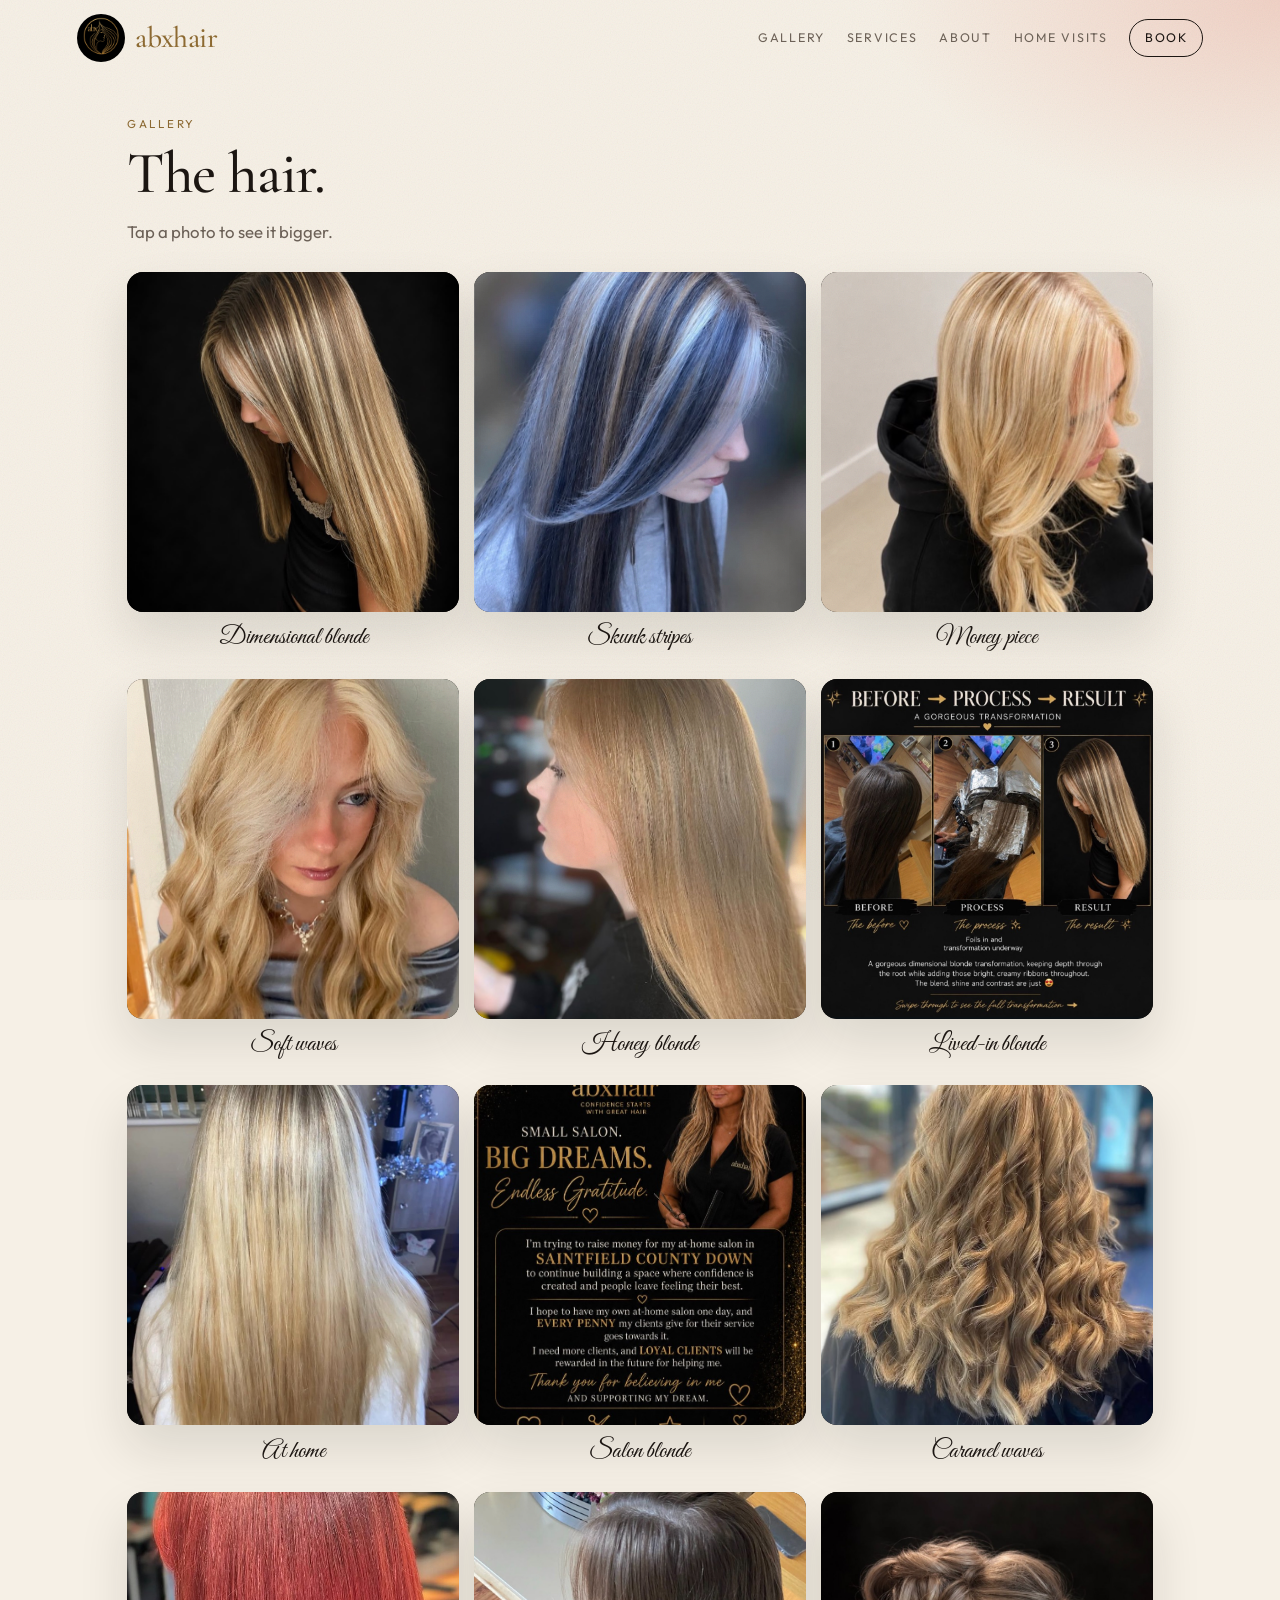
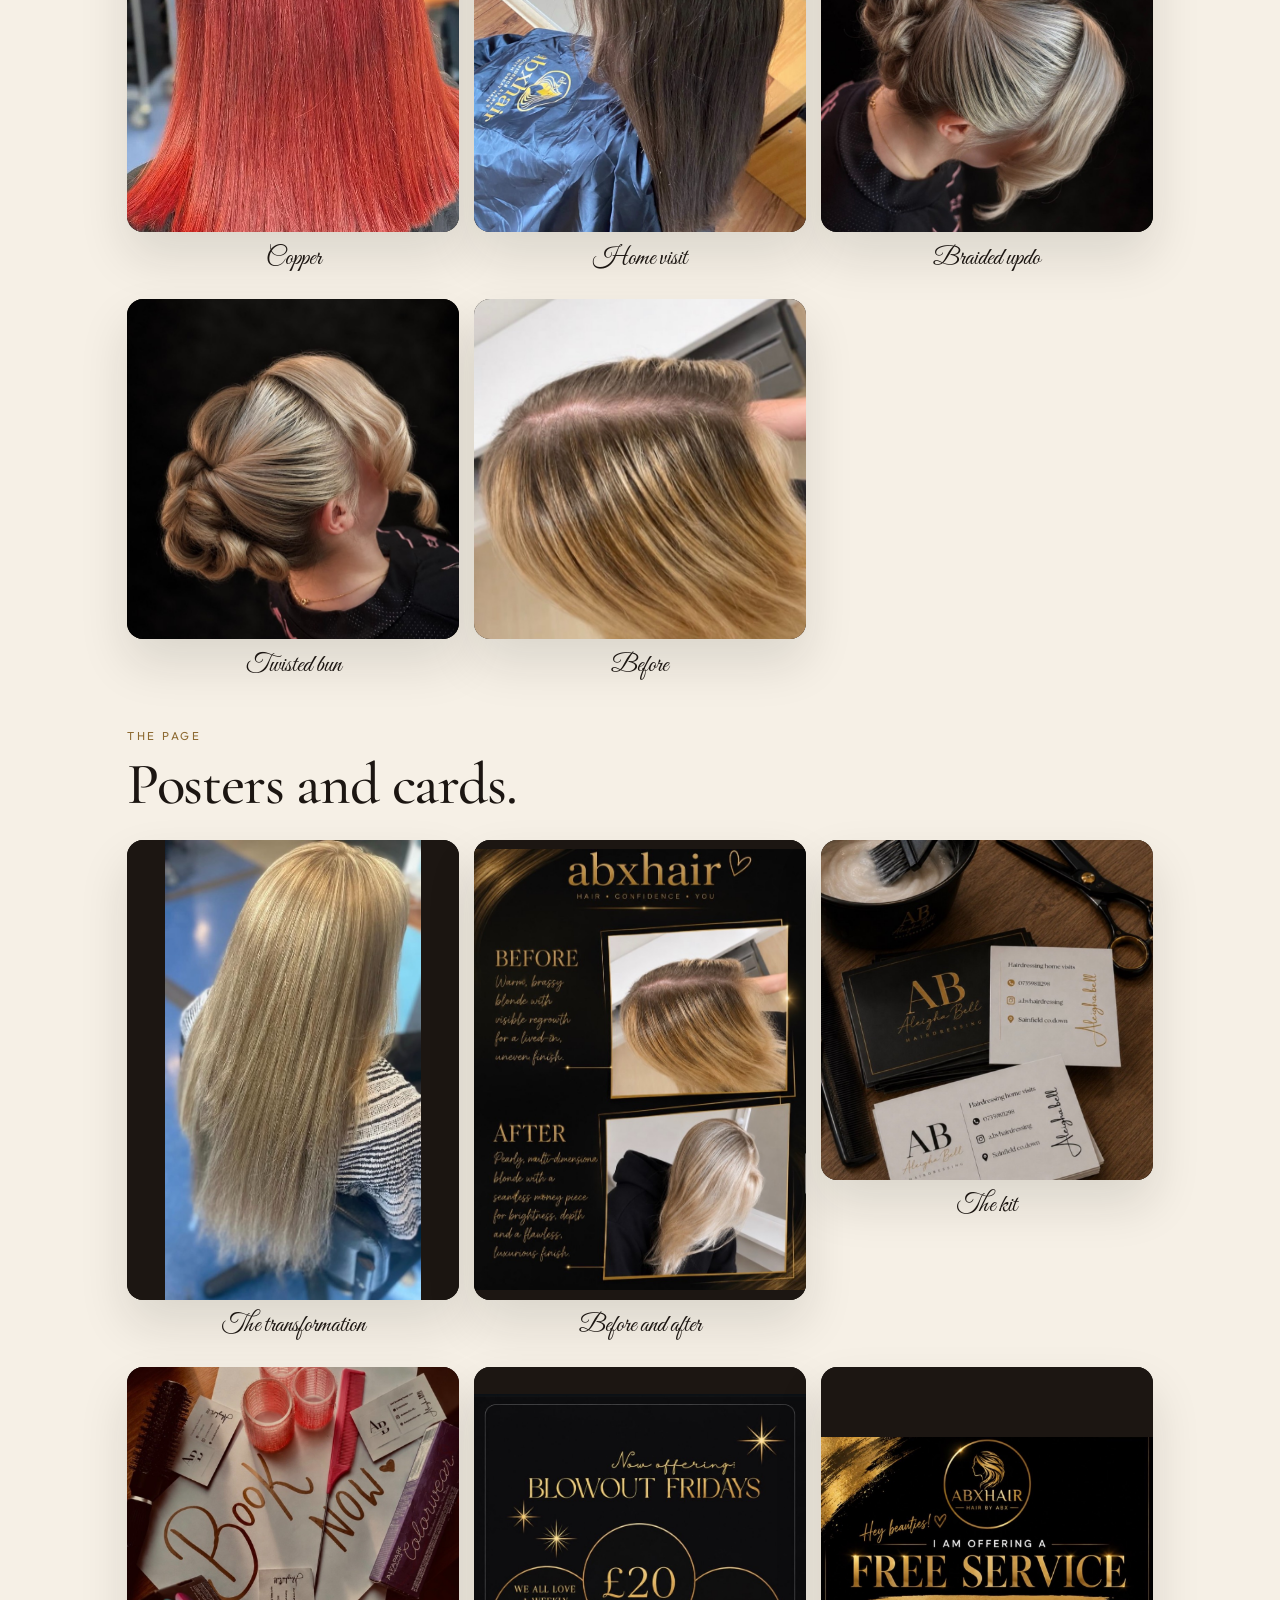
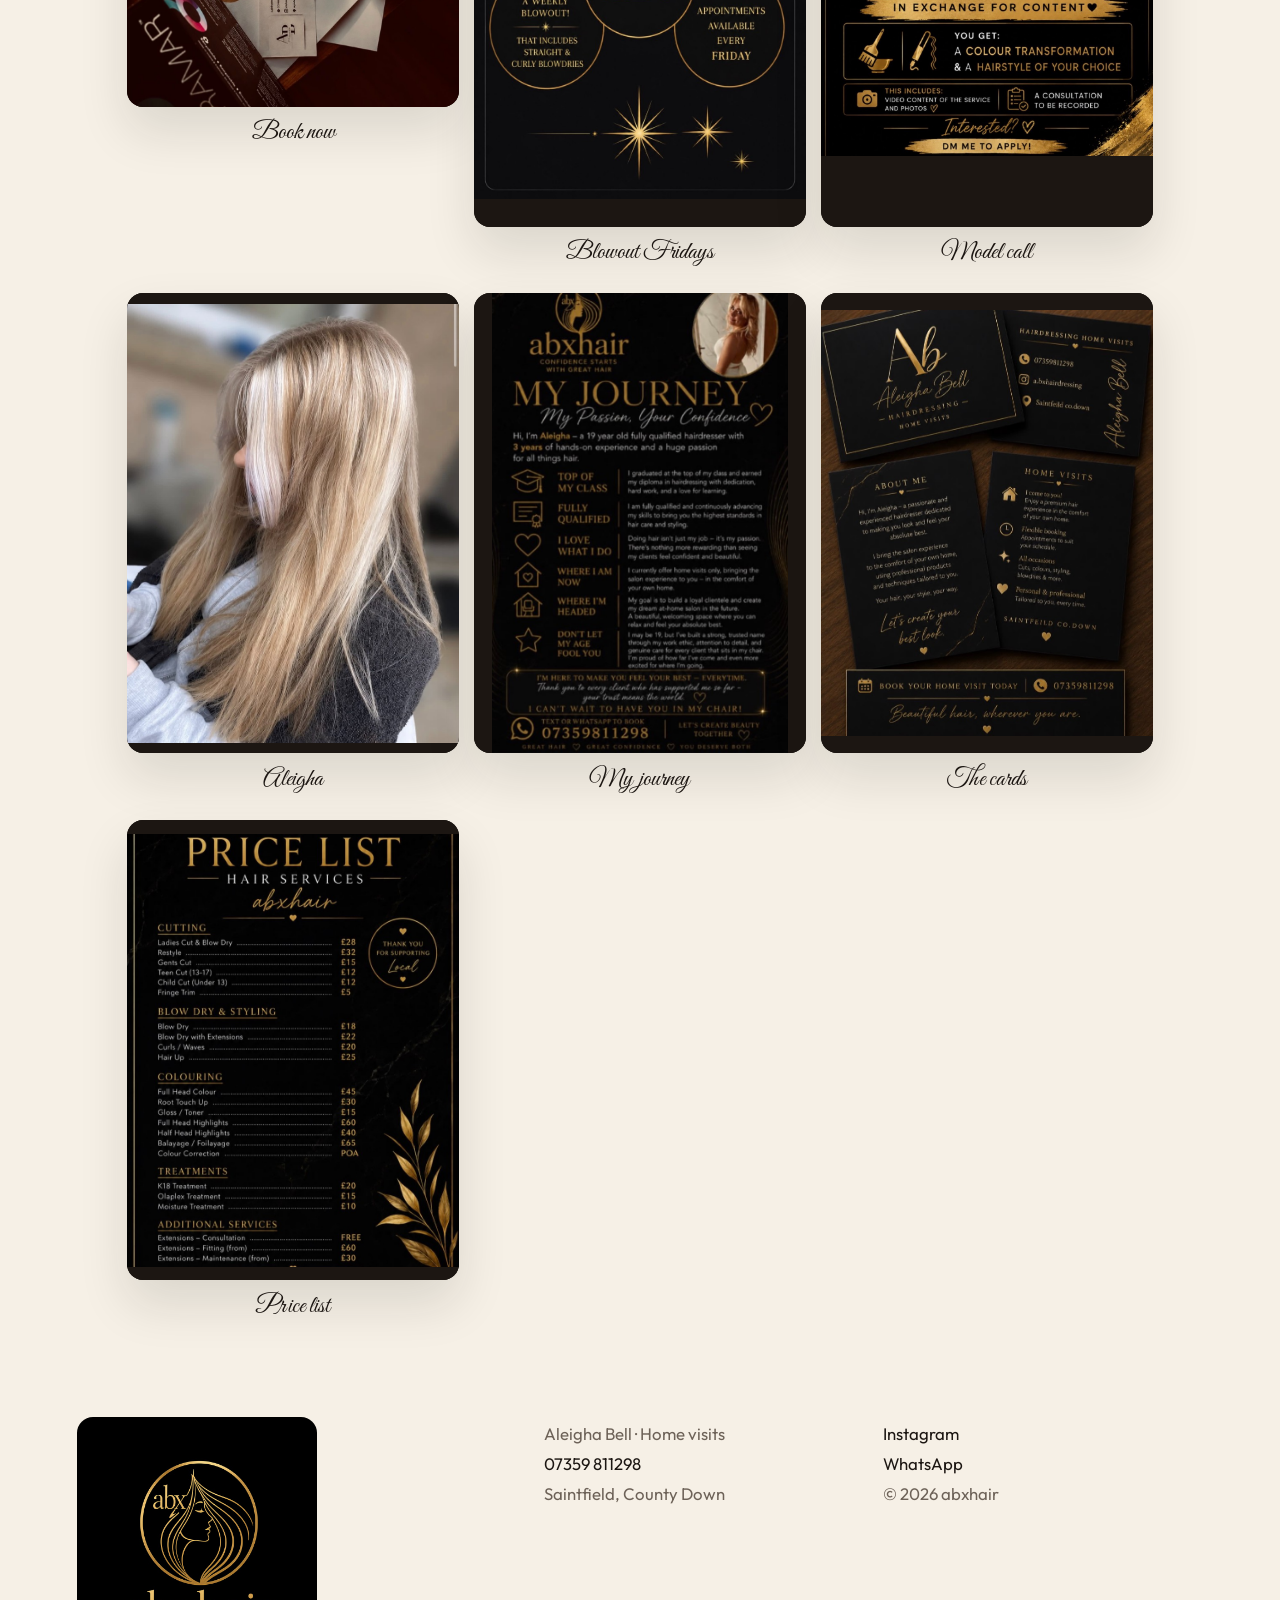
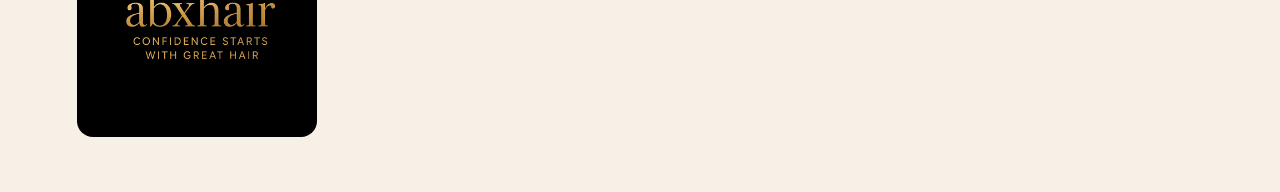
==== gallery.html @ 9461caf9 "Move the photos to a gallery page and replace the logo. Co-authored-by: Cursor <cursoragent@cursor.c" ====
<!DOCTYPE html>
<html lang="en">
<head>
  <meta charset="utf-8">
  <meta name="viewport" content="width=device-width, initial-scale=1">
  <title>Gallery · abxhair</title>
  <meta name="description" content="Hair by Aleigha Bell. Colour, cuts, updos and home visits in Saintfield and County Down.">
  <link rel="icon" href="logo-mark.png" type="image/png">
  <link rel="preconnect" href="https://fonts.googleapis.com">
  <link rel="preconnect" href="https://fonts.gstatic.com" crossorigin>
  <link href="https://fonts.googleapis.com/css2?family=Cormorant+Garamond:ital,wght@0,500;0,600;1,500&family=Great+Vibes&family=Outfit:wght@300;400;500;600&display=swap" rel="stylesheet">
  <link rel="stylesheet" href="css/styles.css">
</head>
<body class="is-loading">
  <div class="loader" id="loader" role="status" aria-live="polite">
    <svg class="scissors loader-scissors" viewBox="0 0 200 120" aria-hidden="true">
      <g class="blade blade-top"><path d="M92 56c18-2 48-22 70-34 4-2 8 2 6 6L152 42 90 58c-1 0-2-1-2-2z" fill="#fffaf3" stroke="#f6f0e6" stroke-width="3" stroke-linejoin="round"/></g>
      <g class="blade blade-bot"><path d="M92 64c18 2 48 22 70 34 4 2 8-2 6-6l-16-14-60-16c-1 0-2 1-2 2z" fill="#e7d7b4" stroke="#f6f0e6" stroke-width="3" stroke-linejoin="round"/></g>
      <circle cx="92" cy="60" r="7" fill="#c9a15b" stroke="#f6f0e6" stroke-width="3"/>
      <path d="M86 56c-14-8-28-22-42-20" stroke="#f6f0e6" stroke-width="6" stroke-linecap="round"/>
      <path d="M86 64c-14 8-28 22-42 20" stroke="#f6f0e6" stroke-width="6" stroke-linecap="round"/>
      <ellipse cx="36" cy="32" rx="16" ry="18" fill="#1c1612" stroke="#f6f0e6" stroke-width="4"/>
      <ellipse cx="36" cy="88" rx="16" ry="18" fill="#1c1612" stroke="#f6f0e6" stroke-width="4"/>
      <ellipse cx="36" cy="32" rx="6" ry="7" fill="#e7c3b0"/>
      <ellipse cx="36" cy="88" rx="6" ry="7" fill="#e7c3b0"/>
    </svg>
    <p>Sharpening the scissors…</p>
    <div class="loader-bar" aria-hidden="true"><span class="loader-fill"></span></div>
  </div>

  <div class="grain" aria-hidden="true"></div>
  <a class="skip" href="#content">Skip to content</a>

  <header class="nav" id="nav">
    <a class="brand" href="index.html">
      <img src="logo-mark.png" alt="" width="48" height="48">
      <span class="brand-word">abxhair</span>
    </a>
    <button class="nav-toggle" type="button" aria-expanded="false" aria-controls="nav-links">
      <span></span><span></span><span></span>
      <span class="skip">Menu</span>
    </button>
    <nav class="nav-links" id="nav-links">
      <a href="gallery.html" aria-current="page">Gallery</a>
      <a href="index.html#services">Services</a>
      <a href="index.html#about">About</a>
      <a href="index.html#visits">Home visits</a>
      <a class="nav-book" href="index.html#book">Book</a>
    </nav>
  </header>

  <main id="content">
    <section class="work gallery-page">
      <div class="section-head">
        <p class="kicker">Gallery</p>
        <h2>The hair.</h2>
        <p class="section-note">Tap a photo to see it bigger.</p>
      </div>
      <div class="gallery">
        <figure class="shot"><button type="button" data-full="images/highlights-profile.jpg" data-caption="Dimensional blonde"><img src="images/highlights-profile.jpg" alt="Long dimensional blonde hair"></button><figcaption>Dimensional blonde</figcaption></figure>
        <figure class="shot"><button type="button" data-full="images/skunk-stripes.jpg" data-caption="Skunk stripes"><img src="images/skunk-stripes.jpg" alt="Dark hair with bright skunk-stripe highlights"></button><figcaption>Skunk stripes</figcaption></figure>
        <figure class="shot"><button type="button" data-full="images/money-piece.jpg" data-caption="Money piece"><img src="images/money-piece.jpg" alt="Pearly blonde money piece"></button><figcaption>Money piece</figcaption></figure>
        <figure class="shot"><button type="button" data-full="images/soft-waves.jpg" data-caption="Soft waves"><img src="images/soft-waves.jpg" alt="Soft blonde waves"></button><figcaption>Soft waves</figcaption></figure>
        <figure class="shot"><button type="button" data-full="images/honey-profile.jpg" data-caption="Honey blonde"><img src="images/honey-profile.jpg" alt="Straight honey blonde hair in profile"></button><figcaption>Honey blonde</figcaption></figure>
        <figure class="shot"><button type="button" data-full="images/lived-in-blonde.jpg" data-caption="Lived-in blonde"><img src="images/lived-in-blonde.jpg" alt="Lived-in blonde hair"></button><figcaption>Lived-in blonde</figcaption></figure>
        <figure class="shot"><button type="button" data-full="images/blonde-home.jpg" data-caption="At home"><img src="images/blonde-home.jpg" alt="Long blonde hair from the back, at home"></button><figcaption>At home</figcaption></figure>
        <figure class="shot"><button type="button" data-full="images/salon-blonde.jpg" data-caption="Salon blonde"><img src="images/salon-blonde.jpg" alt="Long straight blonde hair in the salon chair"></button><figcaption>Salon blonde</figcaption></figure>
        <figure class="shot"><button type="button" data-full="images/caramel-waves.jpg" data-caption="Caramel waves"><img src="images/caramel-waves.jpg" alt="Caramel waves from the back"></button><figcaption>Caramel waves</figcaption></figure>
        <figure class="shot"><button type="button" data-full="images/copper.jpg" data-caption="Copper"><img src="images/copper.jpg" alt="Glossy copper red bob"></button><figcaption>Copper</figcaption></figure>
        <figure class="shot"><button type="button" data-full="images/home-straight.jpg" data-caption="Home visit"><img src="images/home-straight.jpg" alt="Straight brown hair during a home visit"></button><figcaption>Home visit</figcaption></figure>
        <figure class="shot"><button type="button" data-full="images/braided-updo.jpg" data-caption="Braided updo"><img src="images/braided-updo.jpg" alt="Braided blonde updo"></button><figcaption>Braided updo</figcaption></figure>
        <figure class="shot"><button type="button" data-full="images/blonde-bun.jpg" data-caption="Twisted bun"><img src="images/blonde-bun.jpg" alt="Blonde twisted bun updo"></button><figcaption>Twisted bun</figcaption></figure>
        <figure class="shot"><button type="button" data-full="images/before-roots.jpg" data-caption="Before"><img src="images/before-roots.jpg" alt="Blonde hair with visible regrowth, before colour"></button><figcaption>Before</figcaption></figure>
      </div>

      <div class="section-head">
        <p class="kicker">The page</p>
        <h2>Posters and cards.</h2>
      </div>
      <div class="gallery">
        <figure class="shot is-poster"><button type="button" data-full="images/transformation.jpg" data-caption="The transformation"><img src="images/transformation.jpg" alt="Before, foils, and the dimensional blonde result"></button><figcaption>The transformation</figcaption></figure>
        <figure class="shot is-poster"><button type="button" data-full="images/before-after.jpg" data-caption="Before and after"><img src="images/before-after.jpg" alt="Before and after of a blonde colour correction"></button><figcaption>Before and after</figcaption></figure>
        <figure class="shot"><button type="button" data-full="images/kit-and-cards.jpg" data-caption="The kit"><img src="images/kit-and-cards.jpg" alt="Colour bowl, scissors, comb and cards"></button><figcaption>The kit</figcaption></figure>
        <figure class="shot"><button type="button" data-full="images/book-now.jpg" data-caption="Book now"><img src="images/book-now.jpg" alt="Hair tools and a book now card"></button><figcaption>Book now</figcaption></figure>
        <figure class="shot is-poster"><button type="button" data-full="images/blowout-fridays.jpg" data-caption="Blowout Fridays"><img src="images/blowout-fridays.jpg" alt="Blowout Fridays poster, £20 every Friday"></button><figcaption>Blowout Fridays</figcaption></figure>
        <figure class="shot is-poster"><button type="button" data-full="images/model-call.jpg" data-caption="Model call"><img src="images/model-call.jpg" alt="Free colour and style in exchange for content"></button><figcaption>Model call</figcaption></figure>
        <figure class="shot is-poster"><button type="button" data-full="images/aleigha.jpg" data-caption="Aleigha"><img src="images/aleigha.jpg" alt="Aleigha Bell, abxhair"></button><figcaption>Aleigha</figcaption></figure>
        <figure class="shot is-poster"><button type="button" data-full="images/my-journey.jpg" data-caption="My journey"><img src="images/my-journey.jpg" alt="Aleigha’s journey poster"></button><figcaption>My journey</figcaption></figure>
        <figure class="shot is-poster"><button type="button" data-full="images/flyer-set.jpg" data-caption="The cards"><img src="images/flyer-set.jpg" alt="Black and gold abxhair cards"></button><figcaption>The cards</figcaption></figure>
        <figure class="shot is-poster"><button type="button" data-full="images/price-list.jpg" data-caption="Price list"><img src="images/price-list.jpg" alt="abxhair price list"></button><figcaption>Price list</figcaption></figure>
      </div>
    </section>
  </main>

  <footer class="footer">
    <div>
      <img class="footer-logo" src="logo.png" alt="abxhair. Confidence starts with great hair.">
    </div>
    <div>
      <p>Aleigha Bell · Home visits</p>
      <p><a href="tel:+447359811298">07359 811298</a></p>
      <p>Saintfield, County Down</p>
    </div>
    <div>
      <p><a href="https://instagram.com/a.bxhairdressing" target="_blank" rel="noopener">Instagram</a></p>
      <p><a href="https://wa.me/447359811298" target="_blank" rel="noopener">WhatsApp</a></p>
      <p>© <span id="year">2026</span> abxhair</p>
    </div>
  </footer>

  <dialog class="lightbox" id="lightbox">
    <form method="dialog">
      <button class="lightbox-close" type="submit">Close</button>
      <img id="lightbox-img" alt="">
      <p id="lightbox-cap"></p>
    </form>
  </dialog>

  <script src="js/main.js"></script>
</body>
</html>
---- css/styles.css ----
:root {
  --ink: #1c1612;
  --cream: #f6f0e6;
  --foam: #fffaf4;
  --gold: #c9a15b;
  --gold-deep: #8d6a32;
  --blush: #e7c3b0;
  --muted: #6d6258;
  --line: rgba(28, 22, 18, 0.12);
  --shadow: 0 24px 50px rgba(28, 22, 18, 0.12);
  --serif: "Cormorant Garamond", Georgia, serif;
  --sans: "Outfit", system-ui, sans-serif;
  --script: "Great Vibes", cursive;
}

* { box-sizing: border-box; }
html { scroll-behavior: smooth; }
body {
  margin: 0;
  color: var(--ink);
  background:
    radial-gradient(900px 480px at 0% -10%, #f3ddb0 0%, transparent 55%),
    radial-gradient(800px 420px at 100% 0%, #f0d2c6 0%, transparent 50%),
    var(--cream);
  font-family: var(--sans);
  font-weight: 400;
  font-size: 1.05rem;
  line-height: 1.6;
  overflow-x: hidden;
}
body.is-loading { overflow: hidden; }
img { max-width: 100%; display: block; }
a { color: inherit; text-decoration: none; }
button, input, select, textarea { font: inherit; color: inherit; }
h1, h2, h3 { font-family: var(--serif); font-weight: 500; letter-spacing: -0.02em; }

.grain {
  pointer-events: none;
  position: fixed;
  inset: 0;
  z-index: 8;
  opacity: 0.16;
  mix-blend-mode: multiply;
  background-image: url("data:image/svg+xml,%3Csvg xmlns='http://www.w3.org/2000/svg' width='180' height='180'%3E%3Cfilter id='n'%3E%3CfeTurbulence type='fractalNoise' baseFrequency='.85' numOctaves='4' stitchTiles='stitch'/%3E%3C/filter%3E%3Crect width='100%25' height='100%25' filter='url(%23n)' opacity='.55'/%3E%3C/svg%3E");
}

.skip {
  position: absolute;
  width: 1px; height: 1px;
  padding: 0; margin: -1px;
  overflow: hidden; clip: rect(0, 0, 0, 0); border: 0;
}
.skip:focus {
  position: fixed; top: 0.7rem; left: 0.7rem; z-index: 120;
  width: auto; height: auto; margin: 0; clip: auto;
  background: var(--ink); color: var(--cream); padding: 0.55rem 0.8rem;
}

.loader {
  position: fixed;
  inset: 0;
  z-index: 100;
  background: var(--ink);
  color: var(--cream);
  display: grid;
  place-items: center;
  align-content: center;
  gap: 18px;
  animation: curtain 0.9s cubic-bezier(0.76, 0, 0.24, 1) 1.9s forwards;
}
.loader-scissors { width: min(220px, 58vw); animation: bob 0.9s ease-in-out infinite; }
.loader p {
  margin: 0;
  letter-spacing: 0.2em;
  text-transform: uppercase;
  font-size: 0.72rem;
}
.loader-bar {
  width: min(260px, 68vw);
  height: 4px;
  background: #3a322c;
  border-radius: 99px;
  overflow: hidden;
}
.loader-fill {
  display: block;
  width: 0;
  height: 100%;
  background: var(--gold);
  animation: fill 1.45s ease forwards;
}
@keyframes fill { to { width: 100%; } }
@keyframes curtain { to { transform: translateY(-110%); visibility: hidden; } }
@keyframes bob {
  50% { transform: translateY(-8px) rotate(-6deg); }
}

.scissors .blade { transform-box: view-box; transform-origin: 46% 50%; }
.scissors .blade-top { animation: bite-top 0.28s ease-in-out infinite alternate; }
.scissors .blade-bot { animation: bite-bot 0.28s ease-in-out infinite alternate; }
@keyframes bite-top { to { transform: rotate(-16deg); } }
@keyframes bite-bot { to { transform: rotate(16deg); } }

.flight-scissors {
  position: fixed;
  top: 0;
  left: 0;
  width: 92px;
  z-index: 40;
  pointer-events: none;
  opacity: 0;
  filter: drop-shadow(0 12px 10px rgba(28, 22, 18, 0.16));
  will-change: transform;
}
body.is-ready .flight-scissors { opacity: 1; transition: opacity 0.4s ease; }

.nav {
  position: sticky;
  top: 0;
  z-index: 50;
  display: flex;
  align-items: center;
  justify-content: space-between;
  gap: 1rem;
  padding: 0.85rem 6vw;
  transition: background 0.3s ease, box-shadow 0.3s ease;
}
.nav.scrolled {
  background: rgba(246, 240, 230, 0.88);
  backdrop-filter: blur(16px);
  box-shadow: 0 8px 30px rgba(28, 22, 18, 0.06);
}
.brand { display: flex; align-items: center; gap: 0.65rem; }
.brand img { width: 48px; height: 48px; border-radius: 50%; }
.brand-word {
  font-family: var(--serif);
  font-weight: 500;
  font-size: 1.85rem;
  letter-spacing: -0.02em;
  color: var(--gold-deep);
  line-height: 1;
}
.hero-mark {
  width: 132px;
  height: 132px;
  margin: 0 0 1rem;
  border-radius: 50%;
}
.footer-logo {
  width: min(240px, 100%);
  height: auto;
  border-radius: 16px;
  margin-bottom: 0.6rem;
}
.nav-links { display: flex; align-items: center; gap: 1.35rem; }
.nav-links a {
  font-size: 0.78rem;
  letter-spacing: 0.14em;
  text-transform: uppercase;
  color: var(--muted);
}
.nav-links a:hover, .nav-links a:focus-visible { color: var(--ink); }
.nav-book {
  border: 1px solid var(--ink);
  color: var(--ink) !important;
  padding: 0.5rem 0.9rem;
  border-radius: 999px;
}
.nav-toggle {
  display: none;
  background: none;
  border: 0;
  width: 44px;
  height: 44px;
  padding: 0;
}
.nav-toggle span {
  display: block;
  height: 2px;
  background: var(--ink);
  margin: 7px 10px;
}

.hero {
  display: grid;
  grid-template-columns: 1.05fr 0.95fr;
  gap: 3rem;
  align-items: center;
  max-width: 1240px;
  margin: 0 auto;
  min-height: calc(100svh - 84px);
  padding: 2.5rem 6vw 4rem;
}
.kicker {
  margin: 0 0 0.7rem;
  letter-spacing: 0.24em;
  text-transform: uppercase;
  font-size: 0.72rem;
  color: var(--gold-deep);
}
.hero h1 {
  font-size: clamp(3.2rem, 6.4vw, 5.6rem);
  line-height: 0.92;
  margin: 0 0 1rem;
}
.hero-word {
  display: block;
  font-size: 0.42em;
  letter-spacing: 0.18em;
  text-transform: lowercase;
  margin-bottom: 0.35rem;
}
.hero-word span {
  font-family: var(--script);
  letter-spacing: 0;
  text-transform: none;
  color: var(--gold-deep);
  font-size: 1.45em;
  margin-left: 0.15rem;
}
.lede { max-width: 38rem; color: var(--muted); margin: 0 0 1.4rem; }
.hero-actions, .book-direct { display: flex; flex-wrap: wrap; gap: 0.7rem; }
.btn {
  display: inline-flex;
  align-items: center;
  justify-content: center;
  min-height: 48px;
  border-radius: 999px;
  padding: 0.75rem 1.2rem;
  letter-spacing: 0.08em;
  text-transform: uppercase;
  font-size: 0.75rem;
  font-weight: 500;
  border: 1px solid transparent;
  cursor: pointer;
  background: transparent;
  transition: transform 0.25s ease, box-shadow 0.25s ease;
}
.btn:hover { transform: translateY(-2px); }
.btn-gold {
  background: var(--ink);
  color: var(--cream);
  box-shadow: 0 12px 24px rgba(28, 22, 18, 0.16);
}
.btn-line { border-color: var(--ink); }
.btn:focus-visible, a:focus-visible, button:focus-visible,
input:focus-visible, select:focus-visible, textarea:focus-visible {
  outline: 2px solid var(--gold-deep);
  outline-offset: 3px;
}
.pills {
  list-style: none;
  display: flex;
  flex-wrap: wrap;
  gap: 0.5rem;
  padding: 1.2rem 0 0;
  margin: 0;
}
.pills li {
  background: var(--ink);
  color: var(--gold);
  border-radius: 999px;
  padding: 0.4rem 0.75rem;
  font-size: 0.68rem;
  letter-spacing: 0.12em;
  text-transform: uppercase;
}
.hero-frame { margin: 0; position: relative; }
.hero-frame img {
  width: 100%;
  height: min(74vh, 680px);
  object-fit: cover;
  object-position: center top;
  border-radius: 180px 180px 18px 18px;
  border: 8px solid #fff;
  box-shadow: var(--shadow);
}
.hero-frame figcaption {
  position: absolute;
  left: -0.4rem;
  bottom: 1.6rem;
  background: var(--foam);
  border-radius: 14px;
  padding: 0.7rem 0.9rem;
  box-shadow: var(--shadow);
  font-family: var(--serif);
  font-size: 1.4rem;
}
.hero-frame figcaption span {
  display: block;
  font-family: var(--sans);
  letter-spacing: 0.16em;
  text-transform: uppercase;
  font-size: 0.62rem;
  color: var(--gold-deep);
}
.hero-scissors {
  position: absolute;
  width: 120px;
  right: -8px;
  top: 8%;
  animation: bob 2.4s ease-in-out infinite;
  filter: drop-shadow(0 10px 8px rgba(28, 22, 18, 0.12));
}
.offer-chip {
  position: absolute;
  left: 4%;
  top: 8%;
  background: var(--blush);
  color: var(--ink);
  padding: 0.7rem 0.95rem;
  border-radius: 999px;
  font-weight: 600;
  font-size: 0.92rem;
  transform: rotate(-8deg);
  box-shadow: var(--shadow);
}

.marquee {
  overflow: hidden;
  background: var(--ink);
  color: var(--gold);
  border-block: 1px solid transparent;
  padding: 0.9rem 0;
}
.marquee-track {
  display: flex;
  width: max-content;
  animation: ticker 28s linear infinite;
}
.marquee-track p {
  margin: 0;
  white-space: nowrap;
  padding-right: 2rem;
  letter-spacing: 0.16em;
  text-transform: uppercase;
  font-size: 0.78rem;
}
@keyframes ticker { to { transform: translateX(-50%); } }

.offer {
  max-width: 1100px;
  margin: 2rem auto 0;
  padding: 0 6vw;
}
.offer-inner {
  display: grid;
  grid-template-columns: auto 1fr auto;
  gap: 1.2rem;
  align-items: center;
  background: var(--foam);
  border: 1px solid var(--line);
  border-radius: 24px;
  padding: 1.2rem 1.4rem;
  box-shadow: var(--shadow);
}
.offer-kicker {
  margin: 0;
  letter-spacing: 0.18em;
  text-transform: uppercase;
  font-size: 0.7rem;
  color: var(--gold-deep);
}
.offer h2 {
  margin: 0;
  font-size: clamp(1.7rem, 3vw, 2.4rem);
}
.offer h2 em { font-style: normal; color: var(--gold-deep); }
.offer p { margin: 0.2rem 0 0; color: var(--muted); }

.section, .work, .services, .about, .visits, .book {
  max-width: 1180px;
  margin: 0 auto;
  padding: 4.5rem 6vw;
}
.section-head h2, .about h2, .visits h2, .book h2 {
  font-size: clamp(2.4rem, 4.6vw, 4rem);
  line-height: 0.98;
  margin: 0 0 0.5rem;
}
.section-note, .panel-foot, .form-hint, .fine { color: var(--muted); }
.work .section-head { max-width: 40rem; margin-bottom: 1.6rem; }

.preview-row {
  display: grid;
  grid-template-columns: repeat(3, 1fr);
  gap: 0.8rem;
}
.preview-row a {
  display: block;
  border-radius: 18px;
  overflow: hidden;
  box-shadow: var(--shadow);
}
.preview-row img {
  width: 100%;
  height: 340px;
  object-fit: cover;
  transition: transform 0.45s ease;
}
.preview-row a:hover img { transform: scale(1.03); }
.preview-cta { margin-top: 1.2rem; }
.gallery-page { padding-top: 2.5rem; }
.gallery + .section-head { margin-top: 2.4rem; }

.gallery {
  display: grid;
  grid-template-columns: repeat(3, 1fr);
  gap: 1.1rem 0.9rem;
}
.shot { margin: 0; }
.shot button {
  display: block;
  width: 100%;
  padding: 0;
  border: 0;
  border-radius: 16px;
  overflow: hidden;
  background: #1c1612;
  cursor: zoom-in;
  box-shadow: var(--shadow);
}
.shot img {
  width: 100%;
  height: 340px;
  object-fit: cover;
  transition: transform 0.45s ease;
}
.shot.is-poster img {
  object-fit: contain;
  height: 460px;
  background: #1c1612;
}
.shot button:hover img, .shot button:focus-visible img { transform: scale(1.03); }
.shot figcaption {
  margin: 0.4rem 0 0.2rem;
  text-align: center;
  font-family: var(--script);
  font-size: 1.55rem;
}

.reveal.is-in {
  animation: rise 0.8s ease both;
}
@keyframes rise {
  from { opacity: 0; transform: translateY(22px); }
  to { opacity: 1; transform: none; }
}

.price-layout {
  display: grid;
  grid-template-columns: 220px 1fr;
  gap: 1.5rem;
  margin-top: 1.4rem;
}
.price-nav { display: flex; flex-direction: column; gap: 0.25rem; align-items: flex-start; }
.price-nav button {
  background: transparent;
  border: 1px solid transparent;
  border-radius: 999px;
  color: var(--muted);
  text-align: left;
  padding: 0.5rem 0.85rem;
  letter-spacing: 0.1em;
  text-transform: uppercase;
  font-size: 0.74rem;
  cursor: pointer;
}
.price-nav button[aria-selected="true"] {
  background: var(--ink);
  color: var(--cream);
}
.price-panel {
  background: var(--foam);
  border: 1px solid var(--line);
  border-radius: 28px;
  padding: 1.4rem 1.5rem 1rem;
  box-shadow: var(--shadow);
}
.price-panel h3 { font-size: 2.2rem; margin: 0 0 0.4rem; }
.prices { list-style: none; margin: 0; padding: 0; }
.prices li {
  display: flex;
  justify-content: space-between;
  gap: 1rem;
  padding: 0.8rem 0;
  border-bottom: 1px solid var(--line);
}
.prices li span:last-child {
  font-family: var(--serif);
  font-size: 1.45rem;
  color: var(--gold-deep);
  white-space: nowrap;
}
.prices small { display: block; color: var(--muted); font-size: 0.78rem; }

.about {
  display: grid;
  grid-template-columns: minmax(240px, 380px) 1fr;
  gap: 3rem;
  align-items: start;
}
.about-portrait img {
  width: 100%;
  height: auto;
  object-fit: contain;
  background: #1c1612;
  border-radius: 18px;
  border: 8px solid #fff;
  box-shadow: var(--shadow);
}
.portrait-caption { font-family: var(--serif); font-size: 1.6rem; margin: 0.7rem 0 0; }
.portrait-caption span {
  display: block;
  font-family: var(--sans);
  font-size: 0.72rem;
  letter-spacing: 0.16em;
  text-transform: uppercase;
  color: var(--gold-deep);
}
.script-line {
  font-family: var(--script);
  font-size: 2rem;
  color: var(--gold-deep);
  margin: 0 0 0.6rem;
}
.about-copy p { color: var(--muted); }
.about-points {
  list-style: none;
  padding: 0;
  margin: 1.2rem 0 0;
  display: grid;
  grid-template-columns: repeat(3, 1fr);
  gap: 0.8rem;
}
.about-points li {
  background: rgba(255, 250, 244, 0.7);
  border: 1px solid var(--line);
  border-radius: 16px;
  padding: 0.8rem;
}
.about-points strong { display: block; font-weight: 500; }
.about-points span { color: var(--muted); font-size: 0.88rem; }

.visits {
  display: grid;
  grid-template-columns: 1.15fr 0.85fr;
  gap: 1.5rem;
  align-items: stretch;
}
.visits-card, .book-form {
  background: var(--foam);
  border: 1px solid var(--line);
  border-radius: 28px;
  box-shadow: var(--shadow);
}
.visits-card { padding: 1.8rem; }
.visits-card ul { list-style: none; padding: 0; margin: 1rem 0; }
.visits-card li {
  display: grid;
  grid-template-columns: auto 1fr;
  gap: 0.8rem;
  margin-bottom: 1rem;
}
.visits-card p { margin: 0.15rem 0 0; color: var(--muted); }
.icon {
  width: 2.2rem;
  height: 2.2rem;
  display: grid;
  place-items: center;
  border-radius: 50%;
  background: var(--blush);
  font-size: 1rem;
}
.area-pills { display: flex; flex-wrap: wrap; gap: 0.5rem; padding: 0; margin: 0.4rem 0 0; list-style: none; }
.area-pills li {
  display: flex;
  align-items: center;
  gap: 0.45rem;
  background: var(--ink);
  color: var(--cream);
  border-radius: 999px;
  padding: 0.45rem 0.8rem;
  margin: 0;
  font-size: 0.85rem;
}
.pin {
  width: 8px;
  height: 8px;
  border-radius: 50%;
  background: var(--blush);
  box-shadow: 0 0 0 5px rgba(231, 195, 176, 0.35);
}
.visits-photo { margin: 0; }
.visits-photo img {
  width: 100%;
  height: 100%;
  min-height: 320px;
  object-fit: cover;
  border-radius: 28px;
  border: 8px solid #fff;
  box-shadow: var(--shadow);
}

.book {
  display: grid;
  grid-template-columns: 0.9fr 1.1fr;
  gap: 2.5rem;
  align-items: start;
}
.book-direct { margin-top: 1rem; }
.book-direct a { text-decoration: underline; text-underline-offset: 3px; }
.book-form {
  display: grid;
  gap: 0.75rem;
  padding: 1.2rem;
}
.book-form label {
  display: grid;
  gap: 0.3rem;
  font-size: 0.72rem;
  letter-spacing: 0.12em;
  text-transform: uppercase;
  color: var(--gold-deep);
}
.book-form input, .book-form select, .book-form textarea {
  background: #fff;
  border: 1px solid var(--line);
  border-radius: 12px;
  padding: 0.75rem 0.8rem;
  letter-spacing: 0;
  text-transform: none;
  font-size: 1rem;
}
.book-form .btn { justify-self: start; margin-top: 0.2rem; }
.form-hint { margin: 0; }

.footer {
  display: grid;
  grid-template-columns: 1.4fr 1fr 1fr;
  gap: 1.2rem;
  padding: 1rem 6vw 2.8rem;
  color: var(--muted);
}
.footer p { margin: 0.2rem 0; }
.footer a { color: var(--ink); }
.footer-brand {
  font-family: var(--script);
  font-size: 2.4rem;
  color: var(--ink);
  margin: 0;
}

.lightbox {
  width: min(920px, 94vw);
  background: var(--foam);
  color: var(--ink);
  border: 0;
  border-radius: 16px;
  padding: 0.8rem;
  box-shadow: var(--shadow);
}
.lightbox::backdrop { background: rgba(28, 22, 18, 0.72); }
.lightbox img { width: 100%; max-height: 78vh; object-fit: contain; background: #111; border-radius: 8px; }
.lightbox p { margin: 0.55rem 0.2rem 0.2rem; font-family: var(--script); font-size: 1.8rem; text-align: center; }
.lightbox-close {
  position: absolute;
  top: 0.7rem;
  right: 0.7rem;
  background: var(--ink);
  color: var(--cream);
  border: 0;
  border-radius: 999px;
  padding: 0.35rem 0.7rem;
  cursor: pointer;
}
.lightbox form { margin: 0; }

@media (max-width: 900px) {
  .nav-toggle { display: block; }
  .nav-links {
    display: none;
    position: absolute;
    top: 100%;
    left: 0.8rem;
    right: 0.8rem;
    flex-direction: column;
    align-items: flex-start;
    padding: 1rem;
    background: var(--foam);
    border-radius: 18px;
    box-shadow: var(--shadow);
  }
  .nav-links.open { display: flex; }
  .hero, .about, .visits, .book, .price-layout, .footer, .offer-inner, .gallery, .preview-row {
    grid-template-columns: 1fr 1fr;
  }
  .hero { min-height: 0; padding-top: 1.2rem; }
  .hero-frame figcaption { left: 0.8rem; }
  .about-points { grid-template-columns: 1fr; }
  .flight-scissors, .hero-scissors { display: none; }
  .price-nav {
    flex-direction: row;
    overflow-x: auto;
    width: 100%;
    padding-bottom: 0.3rem;
  }
  .price-nav button { flex: 0 0 auto; }
  .shot img, .shot.is-poster img { height: 240px; }
  .hero, .about, .visits, .book, .footer, .offer-inner, .price-layout { grid-template-columns: 1fr; }
}

@media (max-width: 560px) {
  .gallery, .preview-row { grid-template-columns: 1fr; }
  .shot img, .shot.is-poster img, .preview-row img { height: 420px; }
}

@media (prefers-reduced-motion: reduce) {
  html { scroll-behavior: auto; }
  .loader { display: none; }
  .flight-scissors, .hero-scissors, .marquee-track,
  .scissors .blade, .loader-scissors, .reveal {
    animation: none !important;
  }
  .flight-scissors { display: none; }
  .reveal { opacity: 1; transform: none; }
}
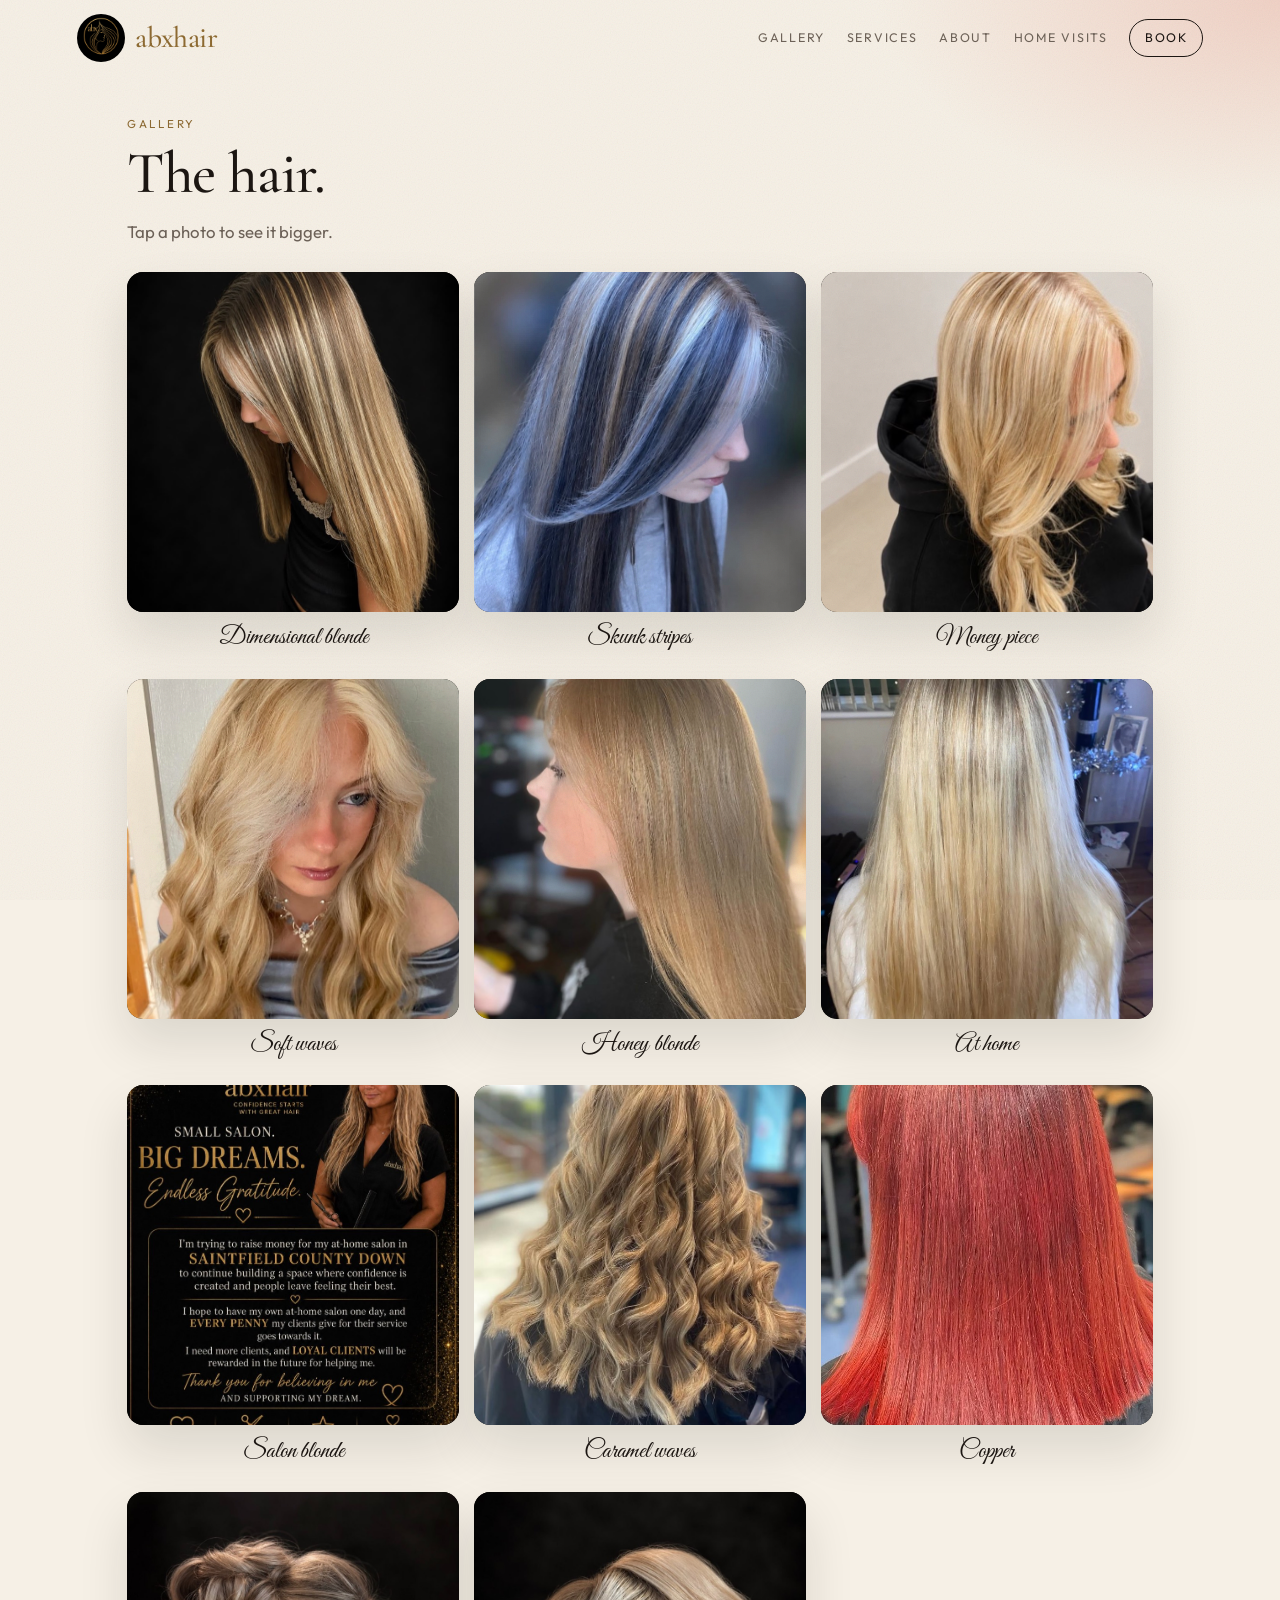
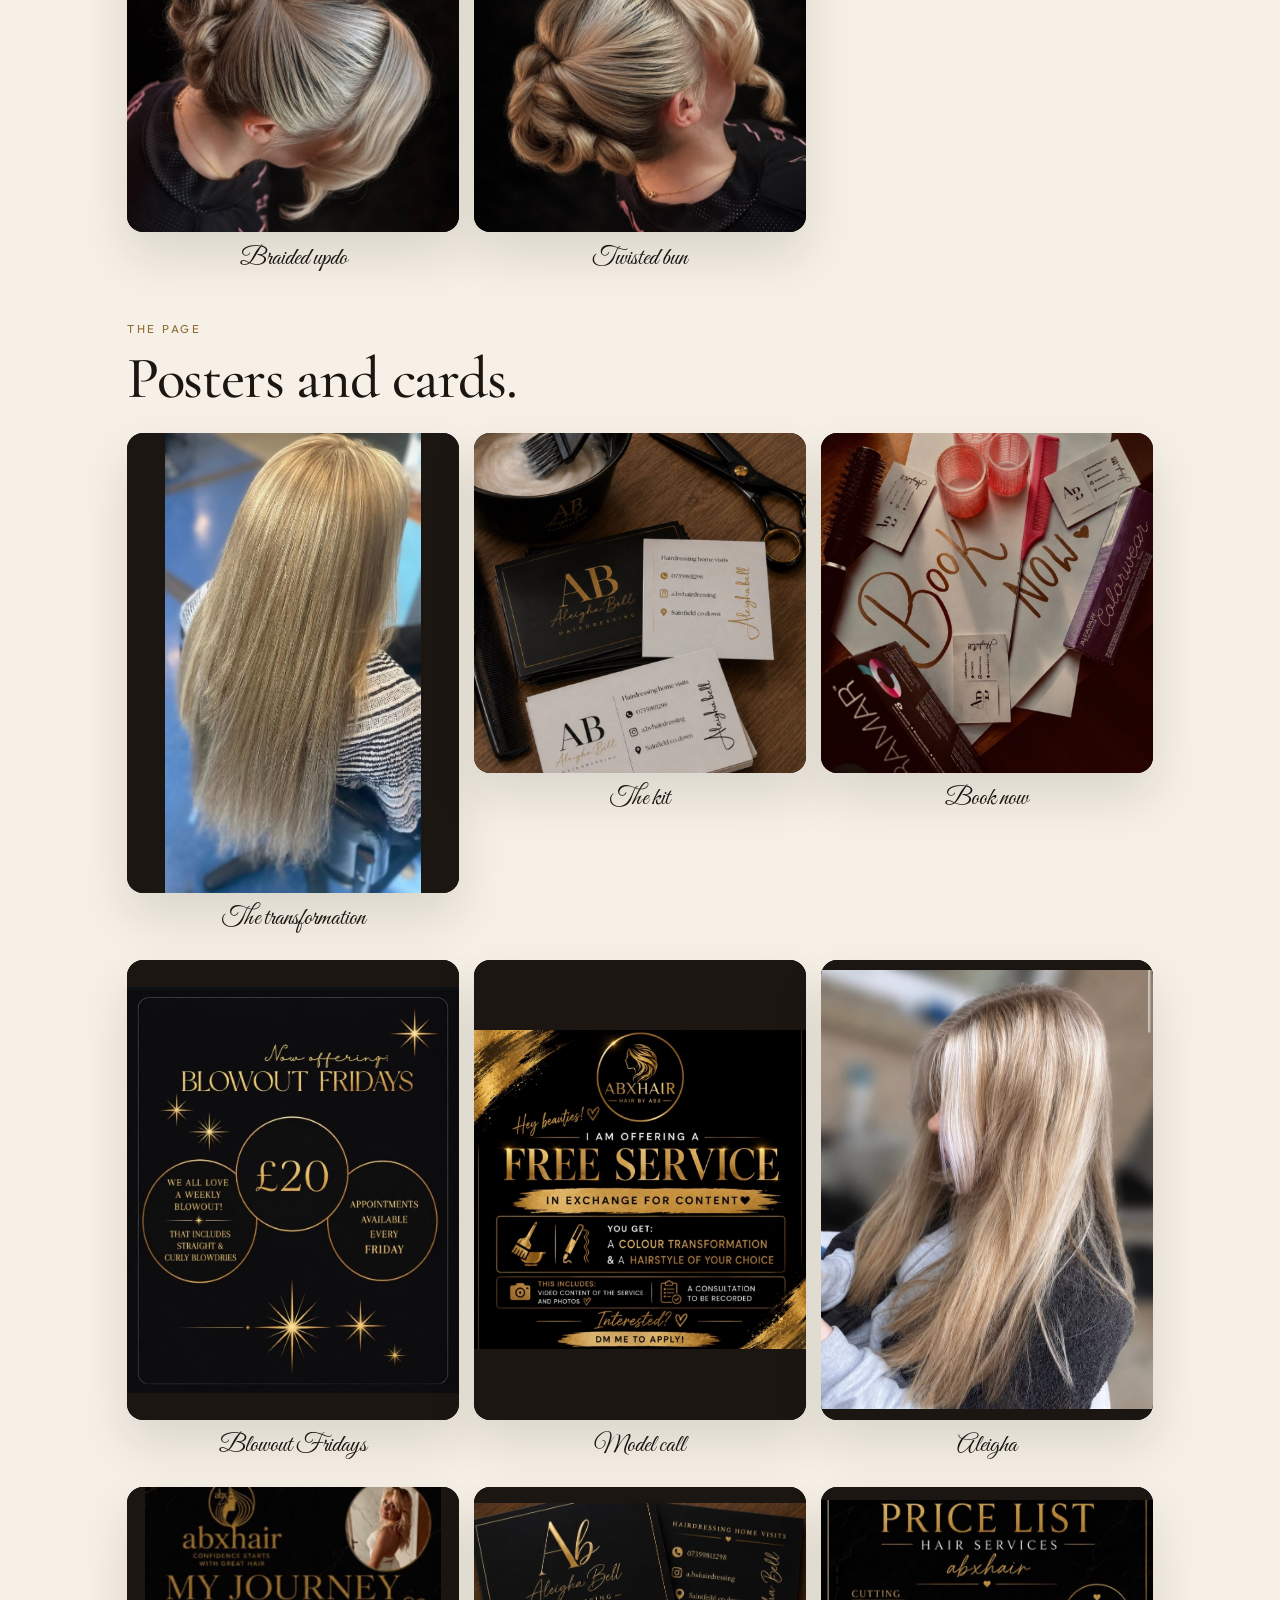
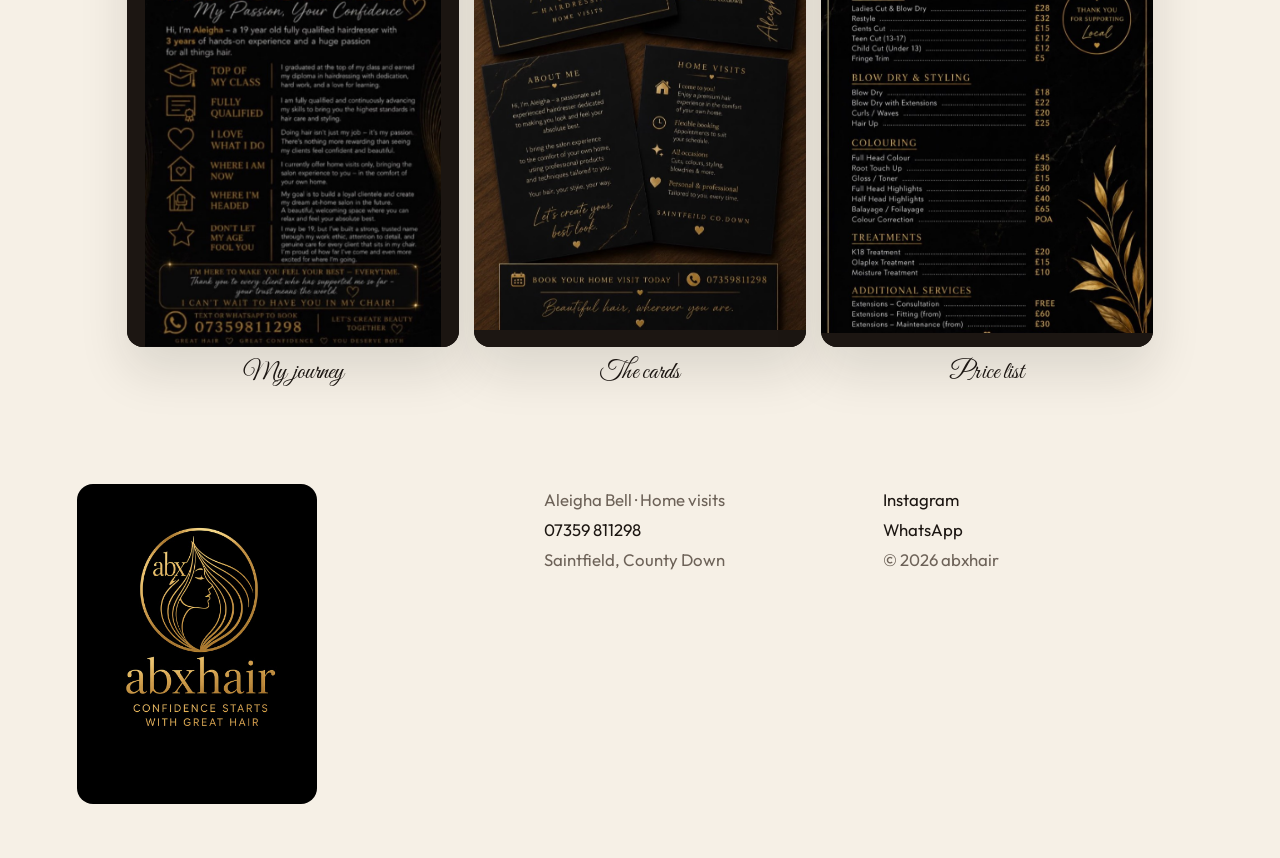
==== commit 5b22551f: "Remove the before photos from the gallery. Co-authored-by: Cursor <cursoragent@cursor.com>" ====
--- a/gallery.html
+++ b/gallery.html
@@ -13,18 +13,52 @@
 </head>
 <body class="is-loading">
   <div class="loader" id="loader" role="status" aria-live="polite">
-    <svg class="scissors loader-scissors" viewBox="0 0 200 120" aria-hidden="true">
-      <g class="blade blade-top"><path d="M92 56c18-2 48-22 70-34 4-2 8 2 6 6L152 42 90 58c-1 0-2-1-2-2z" fill="#fffaf3" stroke="#f6f0e6" stroke-width="3" stroke-linejoin="round"/></g>
-      <g class="blade blade-bot"><path d="M92 64c18 2 48 22 70 34 4 2 8-2 6-6l-16-14-60-16c-1 0-2 1-2 2z" fill="#e7d7b4" stroke="#f6f0e6" stroke-width="3" stroke-linejoin="round"/></g>
-      <circle cx="92" cy="60" r="7" fill="#c9a15b" stroke="#f6f0e6" stroke-width="3"/>
-      <path d="M86 56c-14-8-28-22-42-20" stroke="#f6f0e6" stroke-width="6" stroke-linecap="round"/>
-      <path d="M86 64c-14 8-28 22-42 20" stroke="#f6f0e6" stroke-width="6" stroke-linecap="round"/>
-      <ellipse cx="36" cy="32" rx="16" ry="18" fill="#1c1612" stroke="#f6f0e6" stroke-width="4"/>
-      <ellipse cx="36" cy="88" rx="16" ry="18" fill="#1c1612" stroke="#f6f0e6" stroke-width="4"/>
-      <ellipse cx="36" cy="32" rx="6" ry="7" fill="#e7c3b0"/>
-      <ellipse cx="36" cy="88" rx="6" ry="7" fill="#e7c3b0"/>
+    <svg class="loader-mix" viewBox="0 0 420 400" aria-hidden="true">
+      <defs>
+        <linearGradient id="bowl-body" x1="0" y1="0" x2="0" y2="1">
+          <stop offset="0%" stop-color="#fffaf4"/>
+          <stop offset="62%" stop-color="#f4eadc"/>
+          <stop offset="100%" stop-color="#e4d3b8"/>
+        </linearGradient>
+        <radialGradient id="dye-base" cx="40%" cy="35%" r="78%">
+          <stop offset="0%" stop-color="#f6ddb0"/>
+          <stop offset="58%" stop-color="#c9924a"/>
+          <stop offset="100%" stop-color="#8a5528"/>
+        </radialGradient>
+        <linearGradient id="handle" x1="0" y1="0" x2="1" y2="0">
+          <stop offset="0%" stop-color="#f3eadf"/>
+          <stop offset="42%" stop-color="#fffaf4"/>
+          <stop offset="100%" stop-color="#e4d5c0"/>
+        </linearGradient>
+        <linearGradient id="ferrule" x1="0" y1="0" x2="1" y2="0">
+          <stop offset="0%" stop-color="#8d6a32"/>
+          <stop offset="46%" stop-color="#f3e2b6"/>
+          <stop offset="100%" stop-color="#a67c3d"/>
+        </linearGradient>
+        <clipPath id="dye-clip">
+          <ellipse cx="210" cy="224" rx="116" ry="34"/>
+        </clipPath>
+      </defs>
+      <path d="M84 220c12 96 54 136 126 136s114-40 126-136" fill="url(#bowl-body)"/>
+      <ellipse cx="210" cy="220" rx="128" ry="40" fill="#fffaf4"/>
+      <ellipse cx="210" cy="226" rx="114" ry="33" fill="url(#dye-base)"/>
+      <g clip-path="url(#dye-clip)">
+        <g class="mix-swirl">
+          <path d="M132 226c28-34 92-38 132-8 28 22 22 48-8 58-46 16-112-4-124-36" fill="none" stroke="#f8e7c6" stroke-width="14" stroke-linecap="round"/>
+          <path d="M168 226c16-18 48-20 70-4 16 12 12 28-6 34-28 10-64-2-70-22" fill="none" stroke="#6e4124" stroke-width="8" stroke-linecap="round"/>
+        </g>
+      </g>
+      <ellipse cx="172" cy="214" rx="34" ry="9" fill="#fff6e8" opacity="0.45"/>
+      <ellipse cx="210" cy="220" rx="122" ry="37" fill="none" stroke="#c9a15b" stroke-width="4"/>
+      <g class="mix-brush">
+        <rect x="202" y="42" width="16" height="112" rx="8" fill="url(#handle)"/>
+        <rect x="190" y="146" width="40" height="16" rx="3" fill="url(#ferrule)"/>
+        <path d="M194 160l8 58c2 4 4 6 8 6s6-2 8-6l8-58z" fill="#f6f1e8"/>
+        <path d="M200 192l4 28c1 3 3 4 6 4s5-1 6-4l4-28c-6 4-14 4-20 0z" fill="#c48a45"/>
+        <path d="M204 162v46M210 162v52M216 162v46" fill="none" stroke="#e7dccb" stroke-width="1.2" stroke-linecap="round"/>
+      </g>
     </svg>
-    <p>Sharpening the scissors…</p>
+    <p>Mixing the hair dye…</p>
     <div class="loader-bar" aria-hidden="true"><span class="loader-fill"></span></div>
   </div>
 
@@ -62,15 +96,12 @@
         <figure class="shot"><button type="button" data-full="images/money-piece.jpg" data-caption="Money piece"><img src="images/money-piece.jpg" alt="Pearly blonde money piece"></button><figcaption>Money piece</figcaption></figure>
         <figure class="shot"><button type="button" data-full="images/soft-waves.jpg" data-caption="Soft waves"><img src="images/soft-waves.jpg" alt="Soft blonde waves"></button><figcaption>Soft waves</figcaption></figure>
         <figure class="shot"><button type="button" data-full="images/honey-profile.jpg" data-caption="Honey blonde"><img src="images/honey-profile.jpg" alt="Straight honey blonde hair in profile"></button><figcaption>Honey blonde</figcaption></figure>
-        <figure class="shot"><button type="button" data-full="images/lived-in-blonde.jpg" data-caption="Lived-in blonde"><img src="images/lived-in-blonde.jpg" alt="Lived-in blonde hair"></button><figcaption>Lived-in blonde</figcaption></figure>
         <figure class="shot"><button type="button" data-full="images/blonde-home.jpg" data-caption="At home"><img src="images/blonde-home.jpg" alt="Long blonde hair from the back, at home"></button><figcaption>At home</figcaption></figure>
         <figure class="shot"><button type="button" data-full="images/salon-blonde.jpg" data-caption="Salon blonde"><img src="images/salon-blonde.jpg" alt="Long straight blonde hair in the salon chair"></button><figcaption>Salon blonde</figcaption></figure>
         <figure class="shot"><button type="button" data-full="images/caramel-waves.jpg" data-caption="Caramel waves"><img src="images/caramel-waves.jpg" alt="Caramel waves from the back"></button><figcaption>Caramel waves</figcaption></figure>
         <figure class="shot"><button type="button" data-full="images/copper.jpg" data-caption="Copper"><img src="images/copper.jpg" alt="Glossy copper red bob"></button><figcaption>Copper</figcaption></figure>
-        <figure class="shot"><button type="button" data-full="images/home-straight.jpg" data-caption="Home visit"><img src="images/home-straight.jpg" alt="Straight brown hair during a home visit"></button><figcaption>Home visit</figcaption></figure>
         <figure class="shot"><button type="button" data-full="images/braided-updo.jpg" data-caption="Braided updo"><img src="images/braided-updo.jpg" alt="Braided blonde updo"></button><figcaption>Braided updo</figcaption></figure>
         <figure class="shot"><button type="button" data-full="images/blonde-bun.jpg" data-caption="Twisted bun"><img src="images/blonde-bun.jpg" alt="Blonde twisted bun updo"></button><figcaption>Twisted bun</figcaption></figure>
-        <figure class="shot"><button type="button" data-full="images/before-roots.jpg" data-caption="Before"><img src="images/before-roots.jpg" alt="Blonde hair with visible regrowth, before colour"></button><figcaption>Before</figcaption></figure>
       </div>
 
       <div class="section-head">
@@ -78,8 +109,7 @@
         <h2>Posters and cards.</h2>
       </div>
       <div class="gallery">
-        <figure class="shot is-poster"><button type="button" data-full="images/transformation.jpg" data-caption="The transformation"><img src="images/transformation.jpg" alt="Before, foils, and the dimensional blonde result"></button><figcaption>The transformation</figcaption></figure>
-        <figure class="shot is-poster"><button type="button" data-full="images/before-after.jpg" data-caption="Before and after"><img src="images/before-after.jpg" alt="Before and after of a blonde colour correction"></button><figcaption>Before and after</figcaption></figure>
+        <figure class="shot is-poster"><button type="button" data-full="images/transformation.jpg" data-caption="The transformation"><img src="images/transformation.jpg" alt="Long dimensional blonde hair"></button><figcaption>The transformation</figcaption></figure>
         <figure class="shot"><button type="button" data-full="images/kit-and-cards.jpg" data-caption="The kit"><img src="images/kit-and-cards.jpg" alt="Colour bowl, scissors, comb and cards"></button><figcaption>The kit</figcaption></figure>
         <figure class="shot"><button type="button" data-full="images/book-now.jpg" data-caption="Book now"><img src="images/book-now.jpg" alt="Hair tools and a book now card"></button><figcaption>Book now</figcaption></figure>
         <figure class="shot is-poster"><button type="button" data-full="images/blowout-fridays.jpg" data-caption="Blowout Fridays"><img src="images/blowout-fridays.jpg" alt="Blowout Fridays poster, £20 every Friday"></button><figcaption>Blowout Fridays</figcaption></figure>
--- a/css/styles.css
+++ b/css/styles.css
@@ -68,7 +68,27 @@
   gap: 18px;
   animation: curtain 0.9s cubic-bezier(0.76, 0, 0.24, 1) 1.9s forwards;
 }
-.loader-scissors { width: min(220px, 58vw); animation: bob 0.9s ease-in-out infinite; }
+.loader-mix {
+  width: min(250px, 68vw);
+  height: auto;
+  display: block;
+  overflow: visible;
+}
+.mix-swirl {
+  transform-box: view-box;
+  transform-origin: 50% 56%;
+  animation: swirl 1.8s linear infinite;
+}
+.mix-brush {
+  transform-box: view-box;
+  transform-origin: 50% 56%;
+  animation: stir 0.9s ease-in-out infinite alternate;
+}
+@keyframes swirl { to { transform: rotate(360deg); } }
+@keyframes stir {
+  from { transform: rotate(-62deg); }
+  to { transform: rotate(-28deg); }
+}
 .loader p {
   margin: 0;
   letter-spacing: 0.2em;
@@ -91,29 +111,6 @@
 }
 @keyframes fill { to { width: 100%; } }
 @keyframes curtain { to { transform: translateY(-110%); visibility: hidden; } }
-@keyframes bob {
-  50% { transform: translateY(-8px) rotate(-6deg); }
-}
-
-.scissors .blade { transform-box: view-box; transform-origin: 46% 50%; }
-.scissors .blade-top { animation: bite-top 0.28s ease-in-out infinite alternate; }
-.scissors .blade-bot { animation: bite-bot 0.28s ease-in-out infinite alternate; }
-@keyframes bite-top { to { transform: rotate(-16deg); } }
-@keyframes bite-bot { to { transform: rotate(16deg); } }
-
-.flight-scissors {
-  position: fixed;
-  top: 0;
-  left: 0;
-  width: 92px;
-  z-index: 40;
-  pointer-events: none;
-  opacity: 0;
-  filter: drop-shadow(0 12px 10px rgba(28, 22, 18, 0.16));
-  will-change: transform;
-}
-body.is-ready .flight-scissors { opacity: 1; transition: opacity 0.4s ease; }
-
 .nav {
   position: sticky;
   top: 0;
@@ -293,14 +290,6 @@
   text-transform: uppercase;
   font-size: 0.62rem;
   color: var(--gold-deep);
-}
-.hero-scissors {
-  position: absolute;
-  width: 120px;
-  right: -8px;
-  top: 8%;
-  animation: bob 2.4s ease-in-out infinite;
-  filter: drop-shadow(0 10px 8px rgba(28, 22, 18, 0.12));
 }
 .offer-chip {
   position: absolute;
@@ -698,7 +687,6 @@
   .hero { min-height: 0; padding-top: 1.2rem; }
   .hero-frame figcaption { left: 0.8rem; }
   .about-points { grid-template-columns: 1fr; }
-  .flight-scissors, .hero-scissors { display: none; }
   .price-nav {
     flex-direction: row;
     overflow-x: auto;
@@ -718,10 +706,8 @@
 @media (prefers-reduced-motion: reduce) {
   html { scroll-behavior: auto; }
   .loader { display: none; }
-  .flight-scissors, .hero-scissors, .marquee-track,
-  .scissors .blade, .loader-scissors, .reveal {
+  .marquee-track, .mix-swirl, .mix-brush, .reveal {
     animation: none !important;
   }
-  .flight-scissors { display: none; }
   .reveal { opacity: 1; transform: none; }
 }
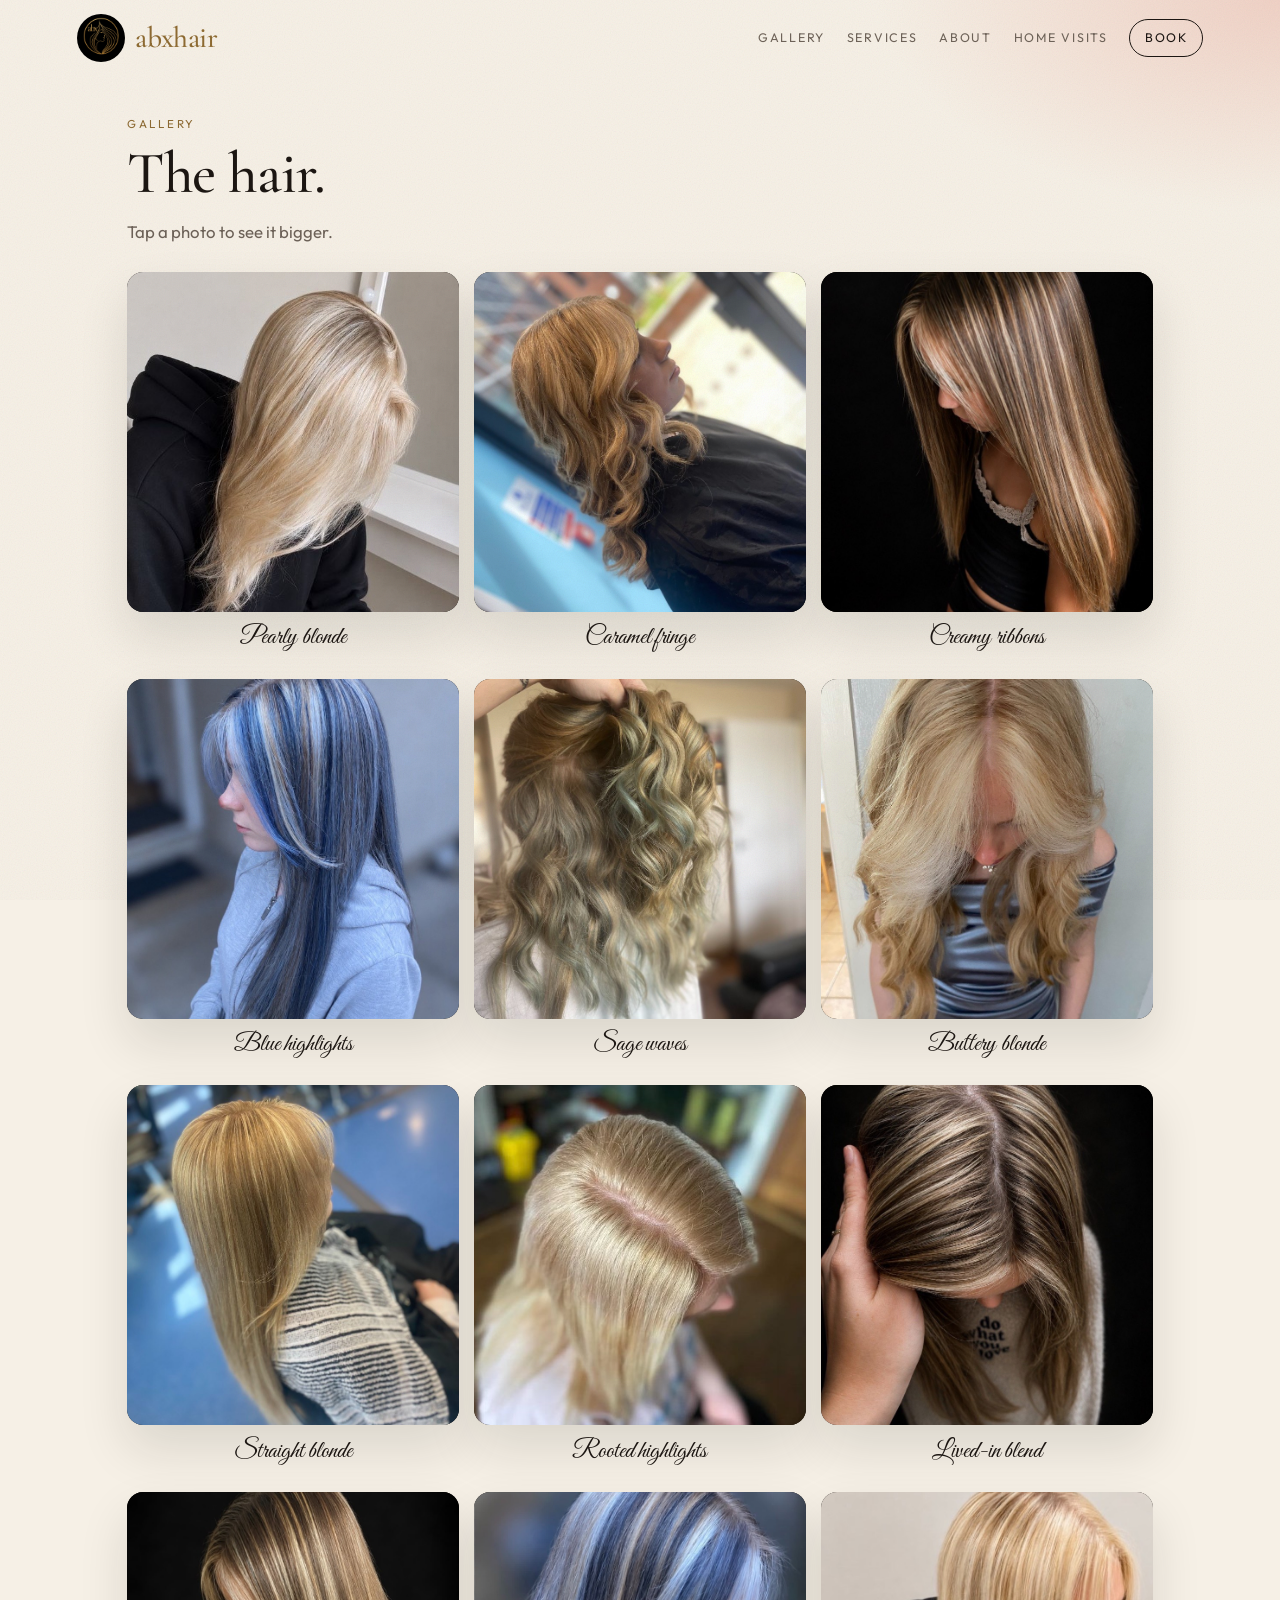
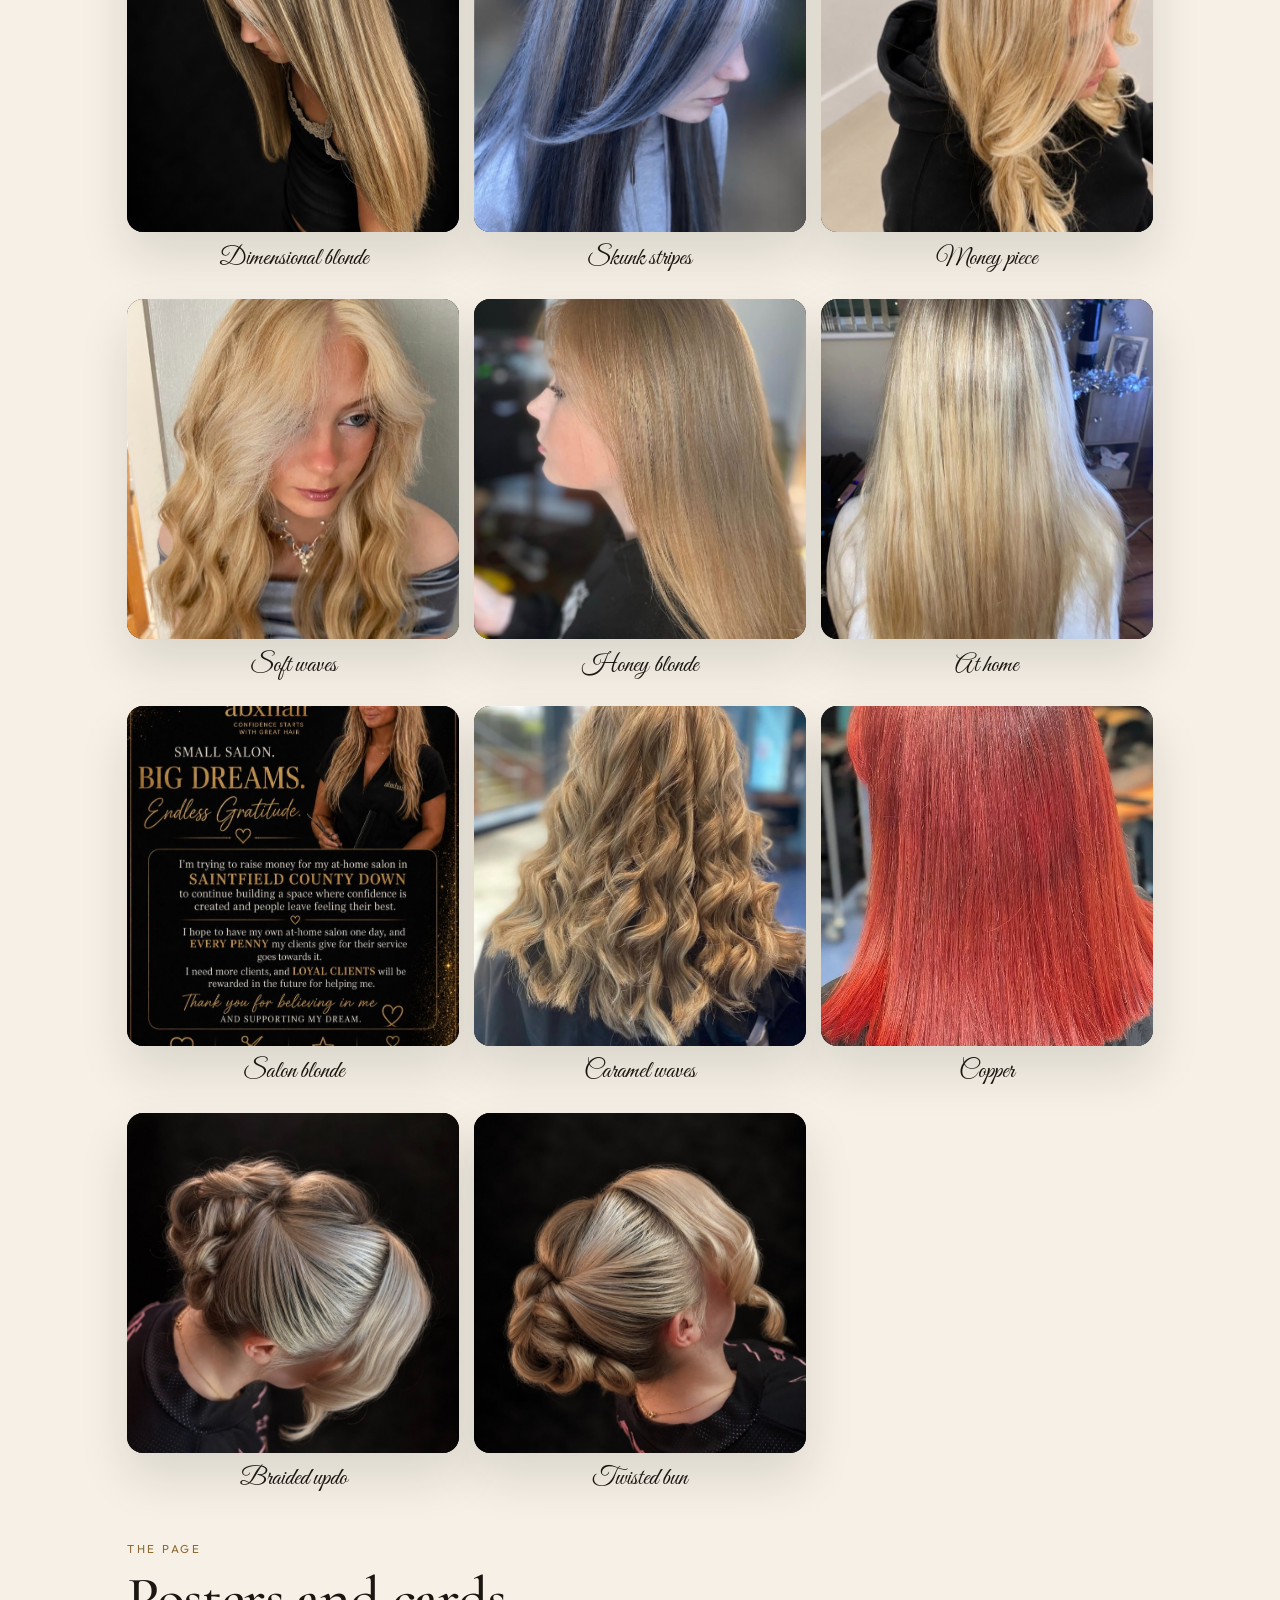
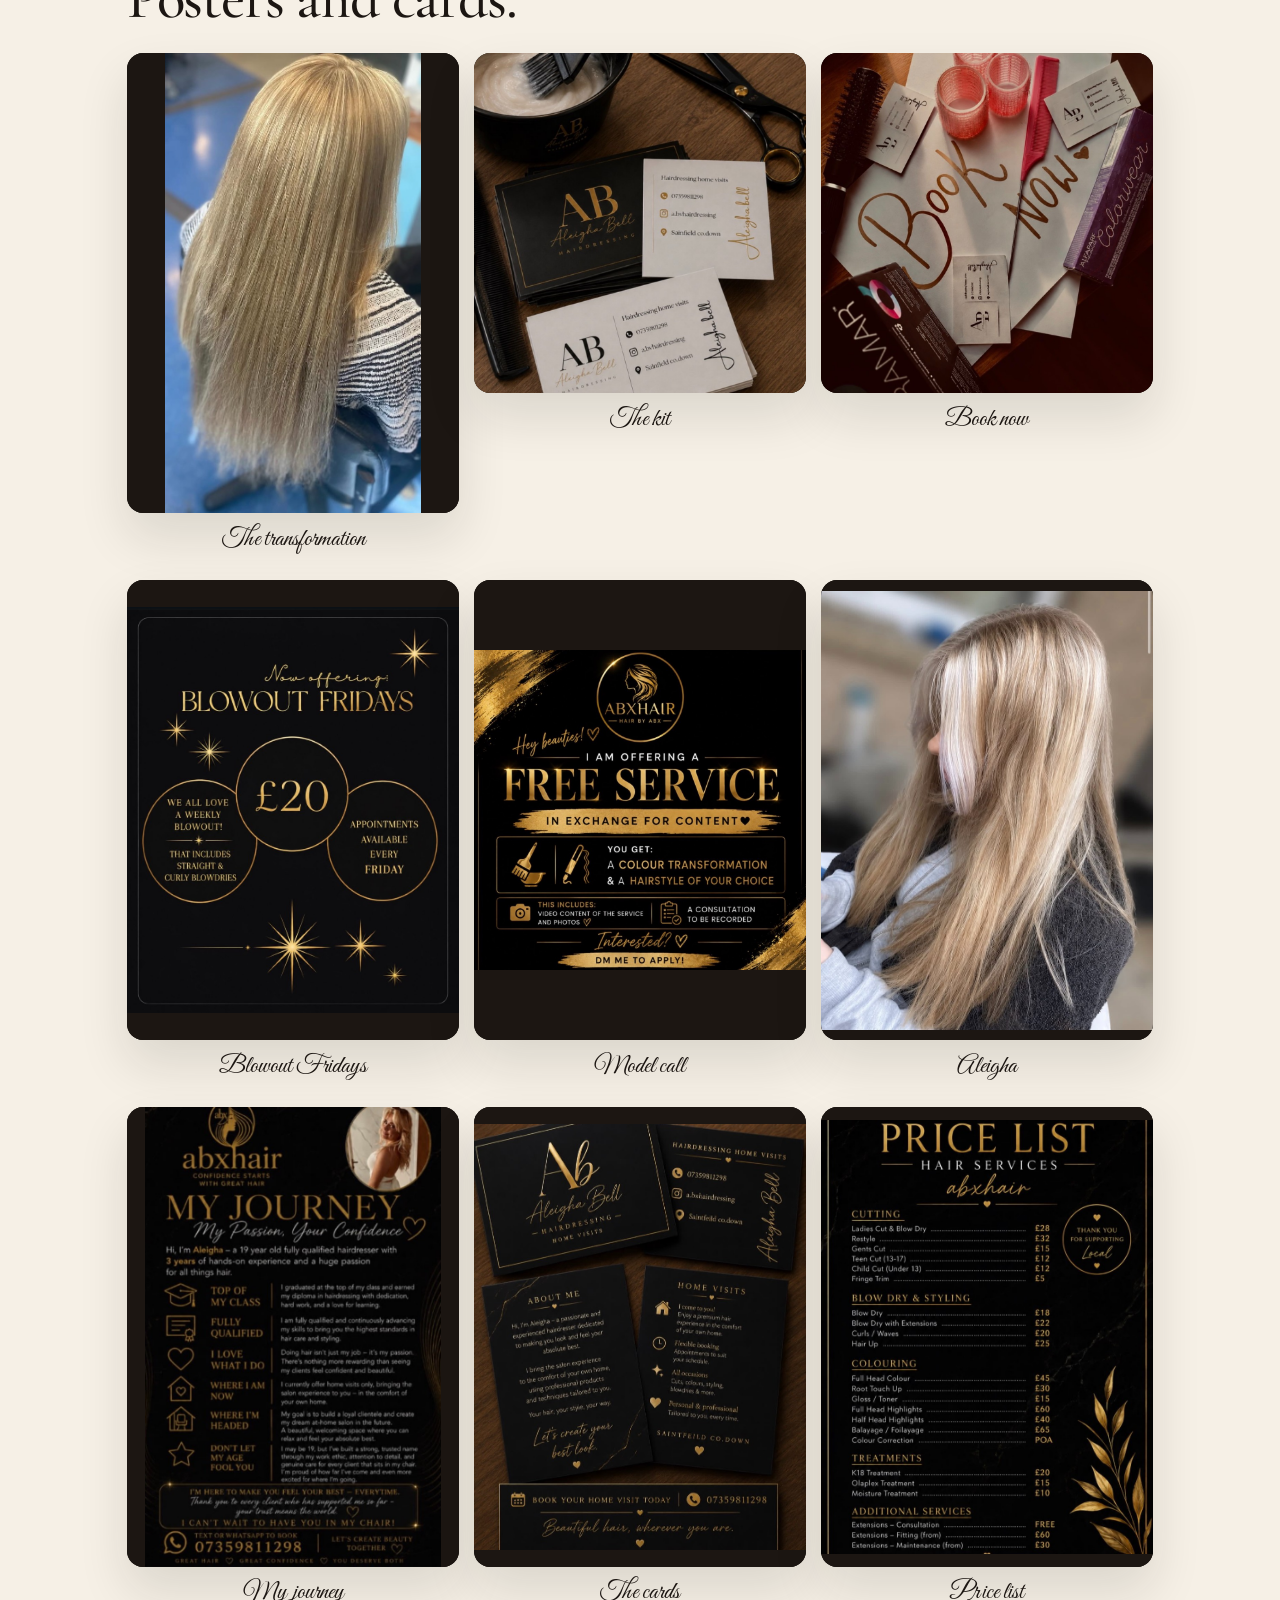
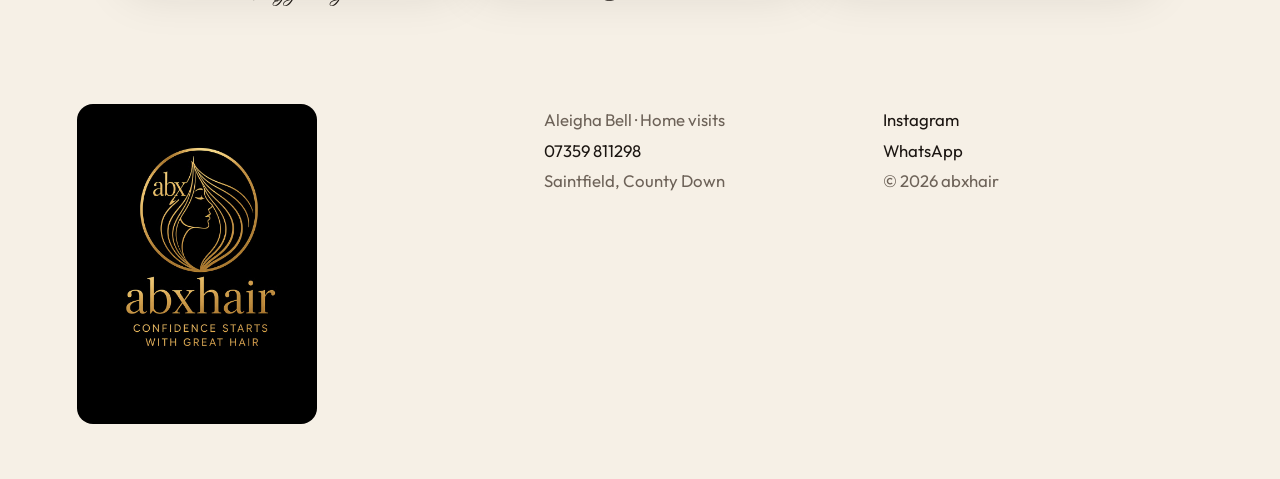
==== commit 264653bd: "Add the new hair photos to the gallery. Co-authored-by: Cursor <cursoragent@cursor.com>" ====
--- a/gallery.html
+++ b/gallery.html
@@ -91,6 +91,15 @@
         <p class="section-note">Tap a photo to see it bigger.</p>
       </div>
       <div class="gallery">
+        <figure class="shot"><button type="button" data-full="images/pearly-blonde.jpg" data-caption="Pearly blonde"><img src="images/pearly-blonde.jpg" alt="Pearly blonde hair with a soft side part"></button><figcaption>Pearly blonde</figcaption></figure>
+        <figure class="shot"><button type="button" data-full="images/caramel-fringe.jpg" data-caption="Caramel fringe"><img src="images/caramel-fringe.jpg" alt="Caramel blonde waves with a fringe"></button><figcaption>Caramel fringe</figcaption></figure>
+        <figure class="shot"><button type="button" data-full="images/creamy-ribbons.jpg" data-caption="Creamy ribbons"><img src="images/creamy-ribbons.jpg" alt="Long hair with creamy blonde ribbons"></button><figcaption>Creamy ribbons</figcaption></figure>
+        <figure class="shot"><button type="button" data-full="images/blue-highlights.jpg" data-caption="Blue highlights"><img src="images/blue-highlights.jpg" alt="Dark hair with icy blue highlights"></button><figcaption>Blue highlights</figcaption></figure>
+        <figure class="shot"><button type="button" data-full="images/sage-waves.jpg" data-caption="Sage waves"><img src="images/sage-waves.jpg" alt="Wavy hair with a soft sage tone"></button><figcaption>Sage waves</figcaption></figure>
+        <figure class="shot"><button type="button" data-full="images/buttery-blonde.jpg" data-caption="Buttery blonde"><img src="images/buttery-blonde.jpg" alt="Full buttery blonde waves"></button><figcaption>Buttery blonde</figcaption></figure>
+        <figure class="shot"><button type="button" data-full="images/straight-blonde.jpg" data-caption="Straight blonde"><img src="images/straight-blonde.jpg" alt="Long straight blonde hair"></button><figcaption>Straight blonde</figcaption></figure>
+        <figure class="shot"><button type="button" data-full="images/rooted-highlights.jpg" data-caption="Rooted highlights"><img src="images/rooted-highlights.jpg" alt="Blonde highlights taken back to the root"></button><figcaption>Rooted highlights</figcaption></figure>
+        <figure class="shot"><button type="button" data-full="images/lived-in-blend.jpg" data-caption="Lived-in blend"><img src="images/lived-in-blend.jpg" alt="Lived-in blonde with a soft root blend"></button><figcaption>Lived-in blend</figcaption></figure>
         <figure class="shot"><button type="button" data-full="images/highlights-profile.jpg" data-caption="Dimensional blonde"><img src="images/highlights-profile.jpg" alt="Long dimensional blonde hair"></button><figcaption>Dimensional blonde</figcaption></figure>
         <figure class="shot"><button type="button" data-full="images/skunk-stripes.jpg" data-caption="Skunk stripes"><img src="images/skunk-stripes.jpg" alt="Dark hair with bright skunk-stripe highlights"></button><figcaption>Skunk stripes</figcaption></figure>
         <figure class="shot"><button type="button" data-full="images/money-piece.jpg" data-caption="Money piece"><img src="images/money-piece.jpg" alt="Pearly blonde money piece"></button><figcaption>Money piece</figcaption></figure>
